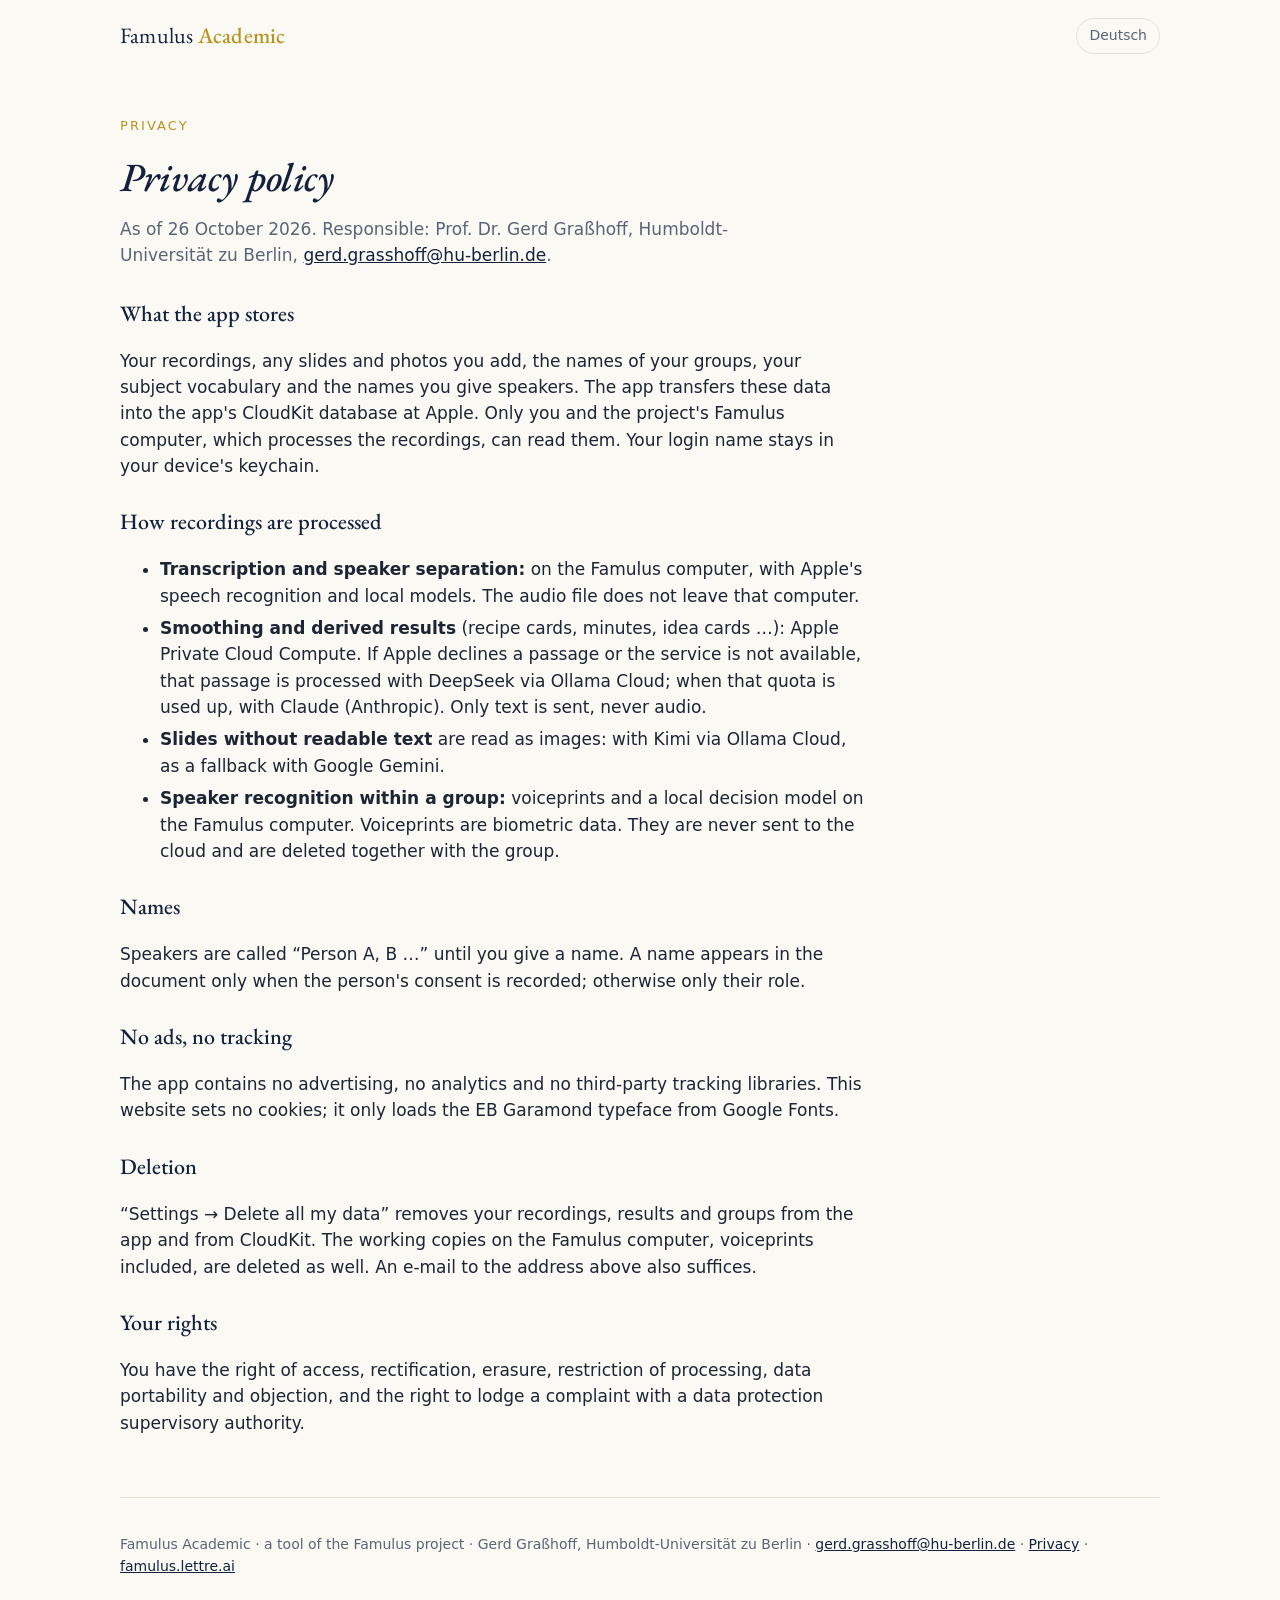
==== datenschutz.html @ 3828bda2 "Famulus Academic landing page and privacy policy Co-Authored-By: Claude Opus 5.5 <noreply@anthropic." ====
<!doctype html>
<html lang="de"><head><meta charset="utf-8"><meta name="viewport" content="width=device-width,initial-scale=1">
<title>Datenschutz · Famulus Academic</title><meta name="description" content="Datenschutzerklärung von Famulus Academic">
<link rel="preconnect" href="https://fonts.googleapis.com"><link rel="preconnect" href="https://fonts.gstatic.com" crossorigin>
<link href="https://fonts.googleapis.com/css2?family=EB+Garamond:ital,wght@0,400;0,500;1,400;1,500&display=swap" rel="stylesheet">
<link rel="icon" href="assets/icon.svg"><style>
:root{--blue:#14213d;--gold:#b8921f;--ink:#1d2433;--muted:#5b6475;--paper:#fbf9f4;--card:#ffffff;--line:#e7e1d3}
@media (prefers-color-scheme:dark){:root{--blue:#d9c27a;--gold:#d4b04a;--ink:#e9e6df;--muted:#a4abb8;--paper:#0f1524;--card:#161e31;--line:#263049}}
*{box-sizing:border-box}html{-webkit-text-size-adjust:100%}
body{margin:0;background:var(--paper);color:var(--ink);font:17px/1.55 -apple-system,BlinkMacSystemFont,"Segoe UI",system-ui,sans-serif}
.serif,h1,h2,h3{font-family:"EB Garamond",Garamond,"Times New Roman",serif;font-weight:500;color:var(--blue)}
a{color:var(--blue)}
.wrap{max-width:1080px;margin:0 auto;padding:0 20px}
header.top{display:flex;justify-content:space-between;align-items:center;padding:18px 0}
.brand{font-family:"EB Garamond",serif;font-size:22px;color:var(--blue);text-decoration:none;letter-spacing:.01em}
.brand b{font-weight:500;color:var(--gold)}
.lang{background:none;border:1px solid var(--line);border-radius:999px;padding:6px 12px;color:var(--muted);font:inherit;font-size:14px;cursor:pointer}
.hero{display:grid;grid-template-columns:1.15fr .85fr;gap:40px;align-items:center;padding:28px 0 56px}
.kicker{font-size:13px;letter-spacing:.16em;text-transform:uppercase;color:var(--gold);margin:0 0 10px}
h1{font-size:clamp(40px,7vw,68px);line-height:1.02;margin:0 0 18px;font-style:italic}
.lede{font-size:19px;color:var(--muted);max-width:34em;margin:0 0 24px}
.cta{display:inline-block;background:var(--blue);color:var(--paper);padding:12px 20px;border-radius:12px;text-decoration:none;font-weight:600}
.cta small{display:block;font-weight:400;opacity:.8;font-size:13px}
.phone{justify-self:center;width:min(300px,80vw);border-radius:38px;border:10px solid #10151f;box-shadow:0 30px 60px -25px rgba(20,33,61,.45);background:#10151f;overflow:hidden}
.phone img{display:block;width:100%;height:auto}
section{padding:44px 0;border-top:1px solid var(--line)}
h2{font-size:clamp(28px,4.4vw,40px);margin:0 0 8px;font-style:italic}
.sub{color:var(--muted);margin:0 0 28px;max-width:40em}
.cards{display:grid;grid-template-columns:repeat(auto-fill,minmax(240px,1fr));gap:16px}
.card{background:var(--card);border:1px solid var(--line);border-radius:18px;padding:20px 20px 18px;display:flex;flex-direction:column;gap:10px}
.card svg{width:34px;height:34px;stroke:var(--gold);fill:none;stroke-width:1.5;stroke-linecap:round;stroke-linejoin:round}
.card h3{margin:0;font-size:24px;line-height:1.15}
.card p{margin:0;color:var(--muted);font-size:15.5px}
.chips{display:flex;flex-wrap:wrap;gap:6px;margin-top:auto;padding-top:6px}
.chip{font-size:12.5px;border-radius:999px;padding:3px 10px;background:color-mix(in srgb,var(--gold) 12%,transparent);color:var(--ink)}
.chip.group{background:var(--gold);color:#fff}
.legend{font-size:13px;color:var(--muted);margin-top:14px}
.legend .chip{margin-right:4px}
.steps{display:grid;grid-template-columns:repeat(3,1fr);gap:18px;counter-reset:s}
.step{background:var(--card);border:1px solid var(--line);border-radius:18px;padding:20px}
.step:before{counter-increment:s;content:counter(s);font-family:"EB Garamond",serif;font-size:40px;color:var(--gold);line-height:1}
.step h3{margin:6px 0 6px;font-size:22px}.step p{margin:0;color:var(--muted);font-size:15.5px}
.shots{display:grid;grid-template-columns:repeat(auto-fill,minmax(200px,1fr));gap:18px}
.shots figure{margin:0}.shots img{width:100%;border-radius:22px;border:1px solid var(--line)}
.shots figcaption{font-size:14px;color:var(--muted);margin-top:6px;text-align:center}
.trust{display:grid;grid-template-columns:repeat(auto-fill,minmax(260px,1fr));gap:16px}
.trust div{border-left:2px solid var(--gold);padding:2px 0 2px 14px}.trust b{color:var(--blue)}
footer{padding:36px 0 48px;color:var(--muted);font-size:14px;border-top:1px solid var(--line)}
[data-l="en"]{display:none}html[lang="en"] [data-l="de"]{display:none}html[lang="en"] [data-l="en"]{display:revert}
@media (max-width:760px){.hero{grid-template-columns:1fr;gap:28px}.steps{grid-template-columns:1fr}}
</style></head>
<body><div class="wrap"><header class="top"><a class="brand" href="./">Famulus <b>Academic</b></a>
<button class="lang" id="lang" type="button">English</button></header>
<section style="border-top:0">
<p class="kicker"><span data-l="de">Datenschutz</span><span data-l="en">Privacy</span></p>
<h2><span data-l="de">Datenschutzerklärung</span><span data-l="en">Privacy policy</span></h2>
<p class="sub"><span data-l="de">Stand: 26. Oktober 2026. Verantwortlich: Prof. Dr. Gerd Graßhoff, Humboldt-Universität zu Berlin, <a href="mailto:gerd.grasshoff@hu-berlin.de">gerd.grasshoff@hu-berlin.de</a>.</span>
<span data-l="en">As of 26 October 2026. Responsible: Prof. Dr. Gerd Graßhoff, Humboldt-Universität zu Berlin, <a href="mailto:gerd.grasshoff@hu-berlin.de">gerd.grasshoff@hu-berlin.de</a>.</span></p>

<div data-l="de" class="legal">
<h3>Was die App speichert</h3>
<p>Ihre Aufnahmen, dazugelegte Folien und Fotos, die Namen Ihrer Gruppen, Ihr Fachvokabular und die Namen, die Sie Sprechern geben. Die App überträgt diese Daten in die CloudKit-Datenbank der App bei Apple. Lesen können sie nur Sie selbst und der Famulus-Rechner des Projekts, der die Aufnahmen bearbeitet. Ihr Anmeldename bleibt im Schlüsselbund Ihres Geräts.</p>
<h3>Wie die Aufnahmen bearbeitet werden</h3>
<ul>
<li><b>Transkription und Sprechertrennung:</b> auf dem Famulus-Rechner, mit Apples Spracherkennung und lokalen Modellen. Die Audiodatei verlässt dabei nicht den Rechner.</li>
<li><b>Sprachliche Glättung und abgeleitete Ergebnisse</b> (Rezeptkarten, Protokolle, Ideenkarten …): Apple Private Cloud Compute. Lehnt Apple einen Abschnitt ab oder ist der Dienst nicht erreichbar, wird dieser Abschnitt mit DeepSeek über Ollama Cloud bearbeitet; ist dessen Kontingent erschöpft, mit Claude (Anthropic). Dabei wird nur Text übermittelt, kein Ton.</li>
<li><b>Folien ohne lesbaren Text</b> werden als Bild gelesen: mit Kimi über Ollama Cloud, ersatzweise mit Google Gemini.</li>
<li><b>Sprechererkennung innerhalb einer Gruppe:</b> Stimmabdrücke und ein lokales Entscheidungsmodell auf dem Famulus-Rechner. Stimmabdrücke sind biometrische Daten. Sie werden nie in die Cloud übertragen und mit der Gruppe gelöscht.</li>
</ul>
<h3>Namen</h3>
<p>Sprecher heißen „Person A, B …“, bis Sie einen Namen vergeben. Ein Name erscheint im Dokument nur, wenn die Einwilligung der Person vermerkt ist; sonst nur ihre Rolle.</p>
<h3>Keine Werbung, kein Tracking</h3>
<p>Die App enthält keine Werbung, keine Analysewerkzeuge und keine Drittanbieter-Bibliotheken zur Nachverfolgung. Diese Webseite setzt keine Cookies; sie lädt nur die Schrift EB Garamond von Google Fonts.</p>
<h3>Löschen</h3>
<p>„Einstellungen → Alle meine Daten löschen“ entfernt Ihre Aufnahmen, Ergebnisse und Gruppen aus der App und aus CloudKit. Die Arbeitskopien auf dem Famulus-Rechner, Stimmabdrücke eingeschlossen, werden ebenfalls gelöscht. Auf Wunsch genügt auch eine E-Mail an die oben genannte Adresse.</p>
<h3>Ihre Rechte</h3>
<p>Sie haben das Recht auf Auskunft, Berichtigung, Löschung, Einschränkung der Verarbeitung, Datenübertragbarkeit und Widerspruch sowie das Recht auf Beschwerde bei einer Datenschutz-Aufsichtsbehörde.</p>
</div>

<div data-l="en" class="legal">
<h3>What the app stores</h3>
<p>Your recordings, any slides and photos you add, the names of your groups, your subject vocabulary and the names you give speakers. The app transfers these data into the app's CloudKit database at Apple. Only you and the project's Famulus computer, which processes the recordings, can read them. Your login name stays in your device's keychain.</p>
<h3>How recordings are processed</h3>
<ul>
<li><b>Transcription and speaker separation:</b> on the Famulus computer, with Apple's speech recognition and local models. The audio file does not leave that computer.</li>
<li><b>Smoothing and derived results</b> (recipe cards, minutes, idea cards …): Apple Private Cloud Compute. If Apple declines a passage or the service is not available, that passage is processed with DeepSeek via Ollama Cloud; when that quota is used up, with Claude (Anthropic). Only text is sent, never audio.</li>
<li><b>Slides without readable text</b> are read as images: with Kimi via Ollama Cloud, as a fallback with Google Gemini.</li>
<li><b>Speaker recognition within a group:</b> voiceprints and a local decision model on the Famulus computer. Voiceprints are biometric data. They are never sent to the cloud and are deleted together with the group.</li>
</ul>
<h3>Names</h3>
<p>Speakers are called “Person A, B …” until you give a name. A name appears in the document only when the person's consent is recorded; otherwise only their role.</p>
<h3>No ads, no tracking</h3>
<p>The app contains no advertising, no analytics and no third-party tracking libraries. This website sets no cookies; it only loads the EB Garamond typeface from Google Fonts.</p>
<h3>Deletion</h3>
<p>“Settings → Delete all my data” removes your recordings, results and groups from the app and from CloudKit. The working copies on the Famulus computer, voiceprints included, are deleted as well. An e-mail to the address above also suffices.</p>
<h3>Your rights</h3>
<p>You have the right of access, rectification, erasure, restriction of processing, data portability and objection, and the right to lodge a complaint with a data protection supervisory authority.</p>
</div>
</section>
<style>.legal{max-width:44em}.legal h3{font-size:22px;margin:26px 0 6px}.legal p,.legal li{color:var(--ink)}.legal li{margin:6px 0}</style>

<footer><span data-l="de">Famulus Academic · ein Werkzeug aus dem Famulus-Projekt</span><span data-l="en">Famulus Academic · a tool of the Famulus project</span> ·
Gerd Graßhoff, Humboldt-Universität zu Berlin · <a href="mailto:gerd.grasshoff@hu-berlin.de">gerd.grasshoff@hu-berlin.de</a> ·
<a href="datenschutz.html"><span data-l="de">Datenschutz</span><span data-l="en">Privacy</span></a> · <a href="https://famulus.lettre.ai/">famulus.lettre.ai</a></footer>
</div><script>
(function(){var b=document.getElementById('lang');var h=document.documentElement;
function set(l){h.lang=l;b.textContent=l==='de'?'English':'Deutsch';try{localStorage.setItem('fa-lang',l)}catch(e){}}
var s=null;try{s=localStorage.getItem('fa-lang')}catch(e){}
set(s||((navigator.language||'de').slice(0,2)==='de'?'de':'en'));
b.addEventListener('click',function(){set(h.lang==='de'?'en':'de')});})();
</script></body></html>
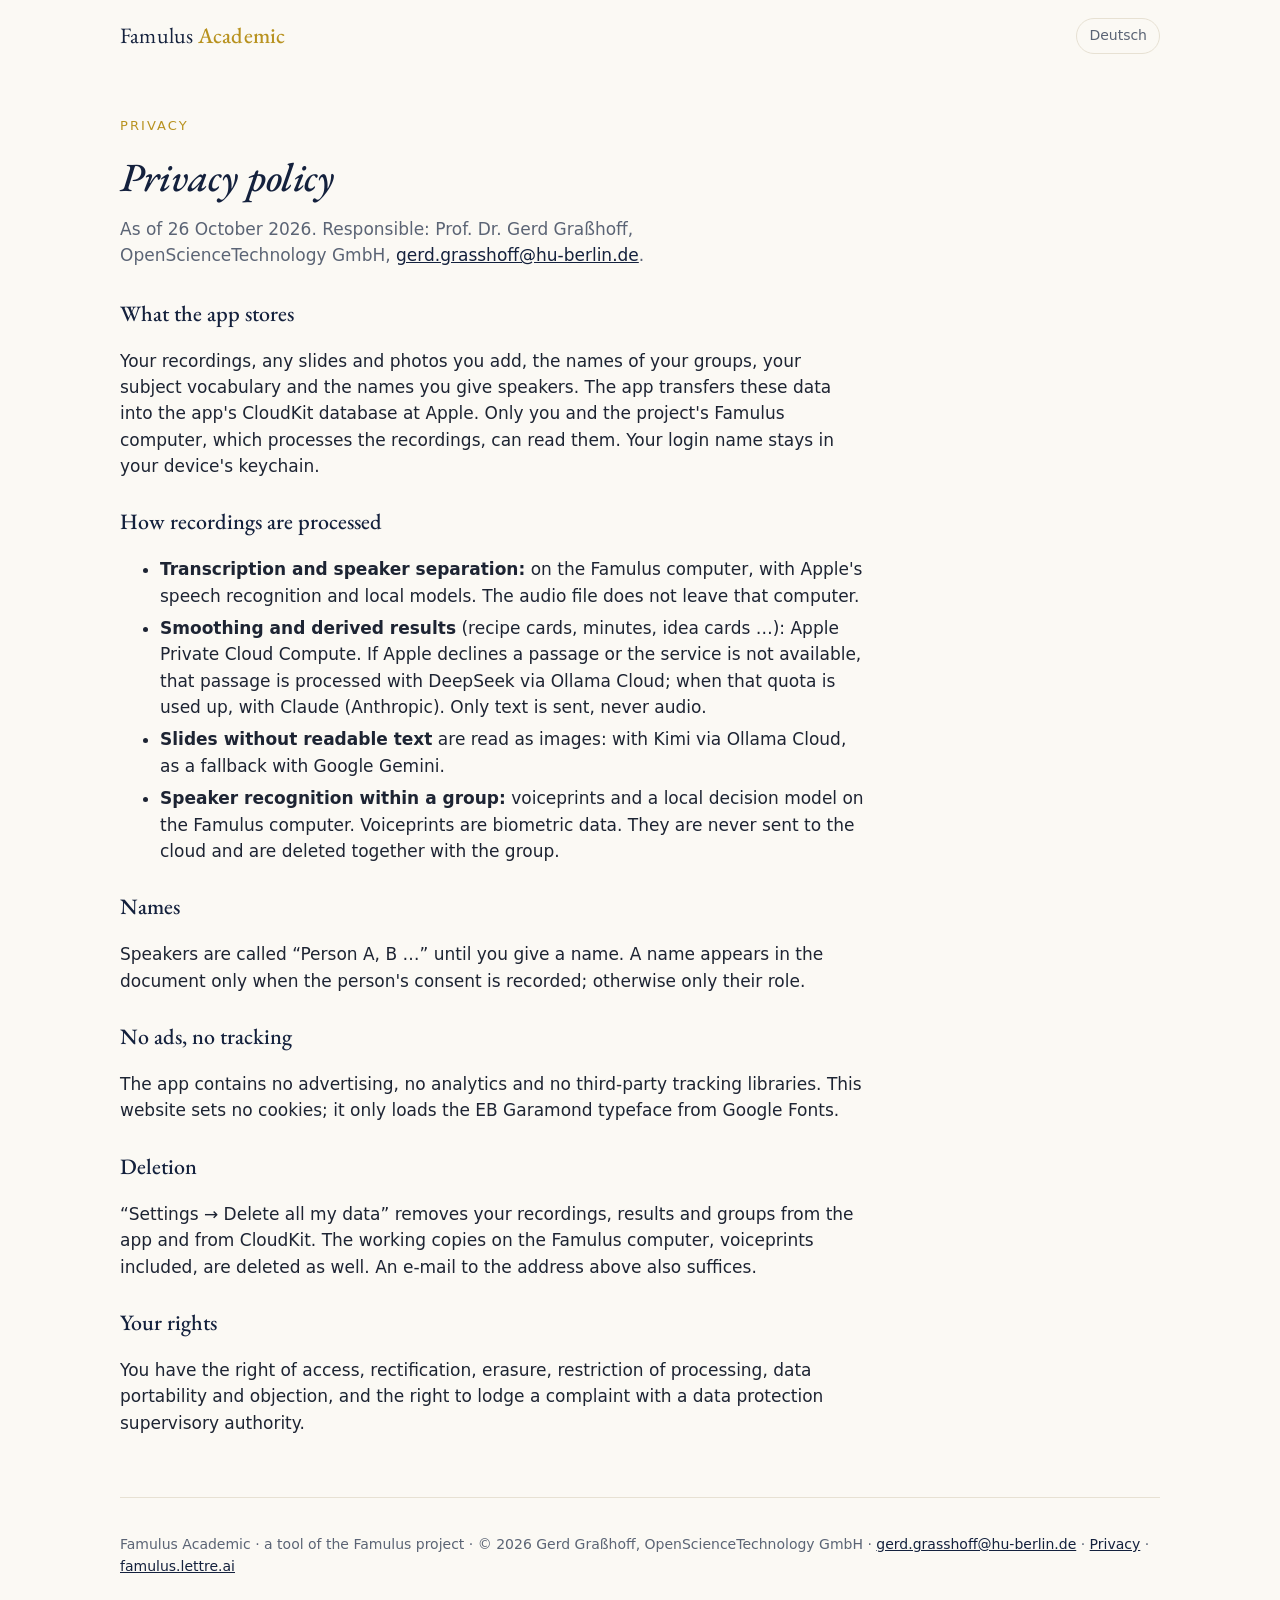
==== commit 7a0527a7: "Copyright and responsible party: Gerd Graßhoff, OpenScienceTechnology GmbH Co-Authored-By: Claude Op" ====
--- a/datenschutz.html
+++ b/datenschutz.html
@@ -54,8 +54,8 @@
 <section style="border-top:0">
 <p class="kicker"><span data-l="de">Datenschutz</span><span data-l="en">Privacy</span></p>
 <h2><span data-l="de">Datenschutzerklärung</span><span data-l="en">Privacy policy</span></h2>
-<p class="sub"><span data-l="de">Stand: 26. Oktober 2026. Verantwortlich: Prof. Dr. Gerd Graßhoff, Humboldt-Universität zu Berlin, <a href="mailto:gerd.grasshoff@hu-berlin.de">gerd.grasshoff@hu-berlin.de</a>.</span>
-<span data-l="en">As of 26 October 2026. Responsible: Prof. Dr. Gerd Graßhoff, Humboldt-Universität zu Berlin, <a href="mailto:gerd.grasshoff@hu-berlin.de">gerd.grasshoff@hu-berlin.de</a>.</span></p>
+<p class="sub"><span data-l="de">Stand: 26. Oktober 2026. Verantwortlich: Prof. Dr. Gerd Graßhoff, OpenScienceTechnology GmbH, <a href="mailto:gerd.grasshoff@hu-berlin.de">gerd.grasshoff@hu-berlin.de</a>.</span>
+<span data-l="en">As of 26 October 2026. Responsible: Prof. Dr. Gerd Graßhoff, OpenScienceTechnology GmbH, <a href="mailto:gerd.grasshoff@hu-berlin.de">gerd.grasshoff@hu-berlin.de</a>.</span></p>
 
 <div data-l="de" class="legal">
 <h3>Was die App speichert</h3>
@@ -100,7 +100,7 @@
 <style>.legal{max-width:44em}.legal h3{font-size:22px;margin:26px 0 6px}.legal p,.legal li{color:var(--ink)}.legal li{margin:6px 0}</style>
 
 <footer><span data-l="de">Famulus Academic · ein Werkzeug aus dem Famulus-Projekt</span><span data-l="en">Famulus Academic · a tool of the Famulus project</span> ·
-Gerd Graßhoff, Humboldt-Universität zu Berlin · <a href="mailto:gerd.grasshoff@hu-berlin.de">gerd.grasshoff@hu-berlin.de</a> ·
+© 2026 Gerd Graßhoff, OpenScienceTechnology GmbH · <a href="mailto:gerd.grasshoff@hu-berlin.de">gerd.grasshoff@hu-berlin.de</a> ·
 <a href="datenschutz.html"><span data-l="de">Datenschutz</span><span data-l="en">Privacy</span></a> · <a href="https://famulus.lettre.ai/">famulus.lettre.ai</a></footer>
 </div><script>
 (function(){var b=document.getElementById('lang');var h=document.documentElement;
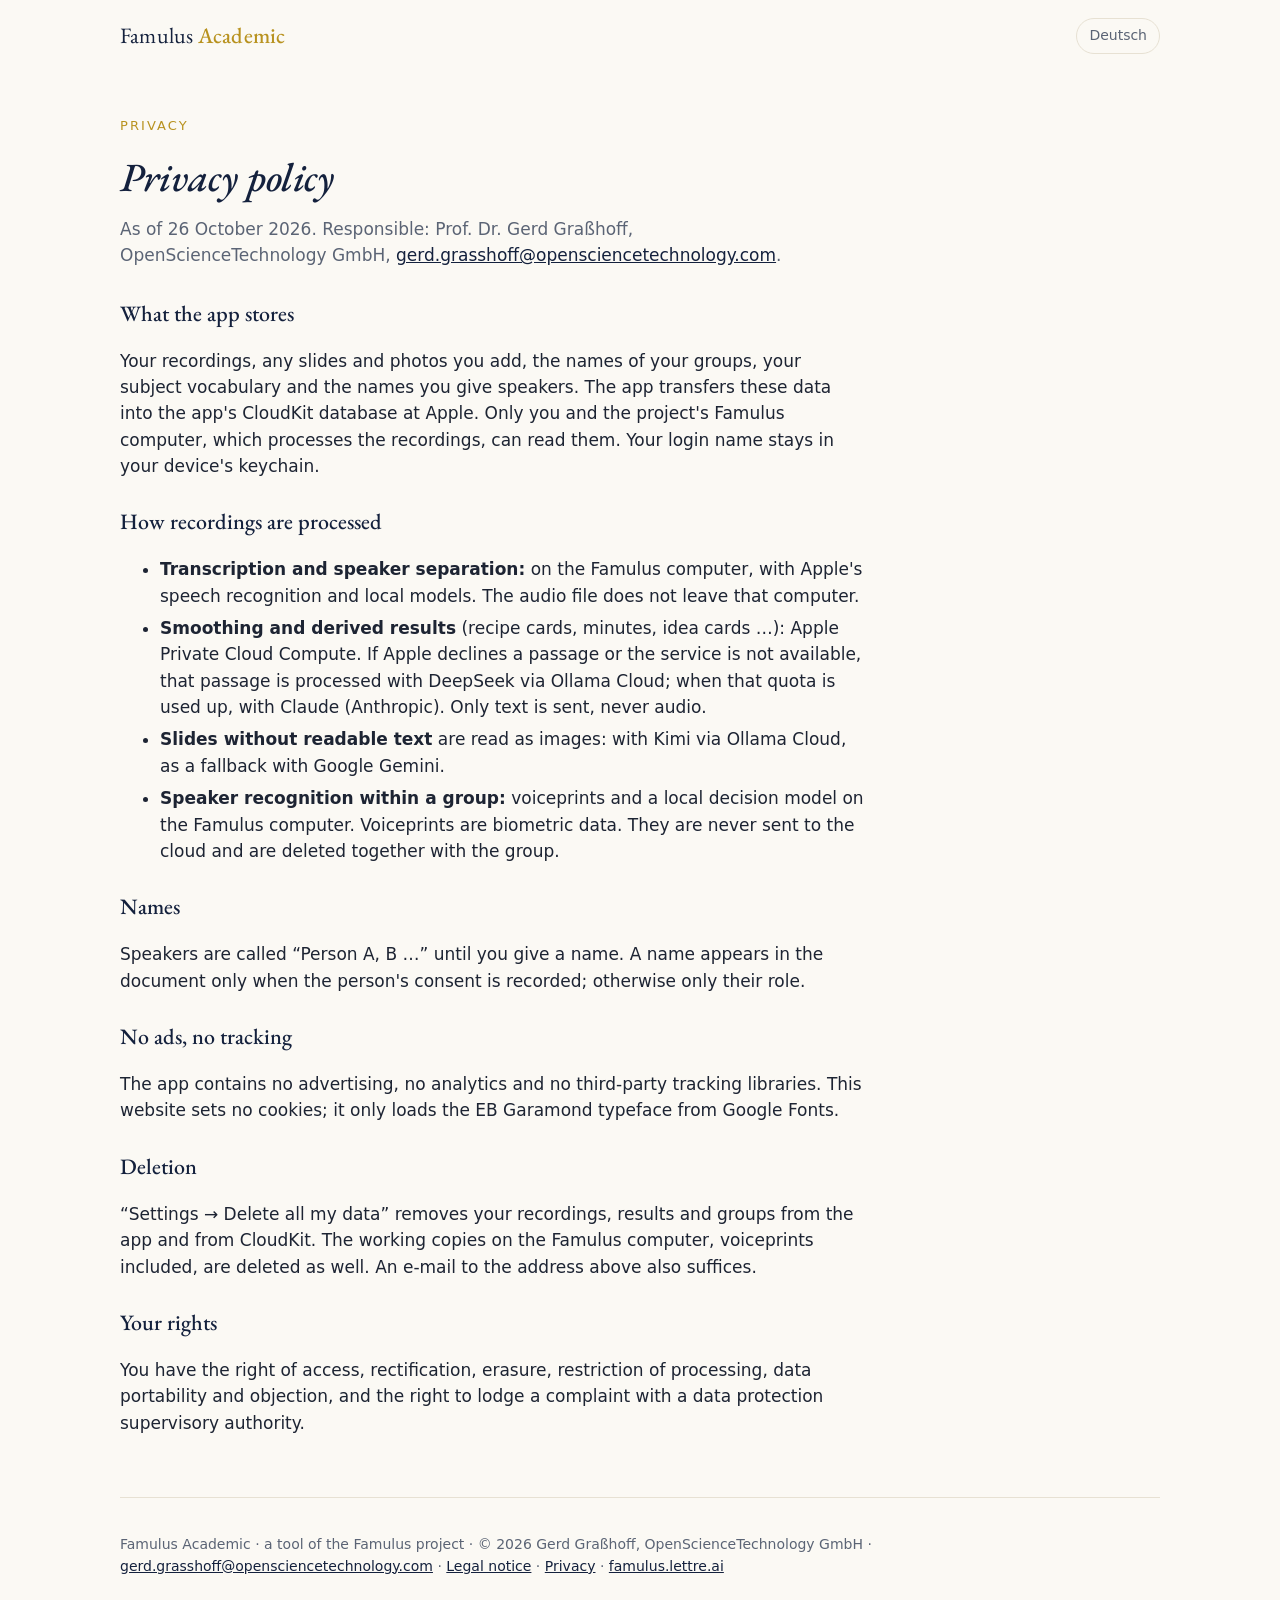
==== commit 73c87d0c: "Impressum (§ 5 DDG, § 18 MStV); contact gerd.grasshoff@opensciencetechnology.com Co-Authored-By: Cla" ====
--- a/datenschutz.html
+++ b/datenschutz.html
@@ -54,8 +54,8 @@
 <section style="border-top:0">
 <p class="kicker"><span data-l="de">Datenschutz</span><span data-l="en">Privacy</span></p>
 <h2><span data-l="de">Datenschutzerklärung</span><span data-l="en">Privacy policy</span></h2>
-<p class="sub"><span data-l="de">Stand: 26. Oktober 2026. Verantwortlich: Prof. Dr. Gerd Graßhoff, OpenScienceTechnology GmbH, <a href="mailto:gerd.grasshoff@hu-berlin.de">gerd.grasshoff@hu-berlin.de</a>.</span>
-<span data-l="en">As of 26 October 2026. Responsible: Prof. Dr. Gerd Graßhoff, OpenScienceTechnology GmbH, <a href="mailto:gerd.grasshoff@hu-berlin.de">gerd.grasshoff@hu-berlin.de</a>.</span></p>
+<p class="sub"><span data-l="de">Stand: 26. Oktober 2026. Verantwortlich: Prof. Dr. Gerd Graßhoff, OpenScienceTechnology GmbH, <a href="mailto:gerd.grasshoff@opensciencetechnology.com">gerd.grasshoff@opensciencetechnology.com</a>.</span>
+<span data-l="en">As of 26 October 2026. Responsible: Prof. Dr. Gerd Graßhoff, OpenScienceTechnology GmbH, <a href="mailto:gerd.grasshoff@opensciencetechnology.com">gerd.grasshoff@opensciencetechnology.com</a>.</span></p>
 
 <div data-l="de" class="legal">
 <h3>Was die App speichert</h3>
@@ -100,8 +100,8 @@
 <style>.legal{max-width:44em}.legal h3{font-size:22px;margin:26px 0 6px}.legal p,.legal li{color:var(--ink)}.legal li{margin:6px 0}</style>
 
 <footer><span data-l="de">Famulus Academic · ein Werkzeug aus dem Famulus-Projekt</span><span data-l="en">Famulus Academic · a tool of the Famulus project</span> ·
-© 2026 Gerd Graßhoff, OpenScienceTechnology GmbH · <a href="mailto:gerd.grasshoff@hu-berlin.de">gerd.grasshoff@hu-berlin.de</a> ·
-<a href="datenschutz.html"><span data-l="de">Datenschutz</span><span data-l="en">Privacy</span></a> · <a href="https://famulus.lettre.ai/">famulus.lettre.ai</a></footer>
+© 2026 Gerd Graßhoff, OpenScienceTechnology GmbH · <a href="mailto:gerd.grasshoff@opensciencetechnology.com">gerd.grasshoff@opensciencetechnology.com</a> ·
+<a href="impressum.html"><span data-l="de">Impressum</span><span data-l="en">Legal notice</span></a> · <a href="datenschutz.html"><span data-l="de">Datenschutz</span><span data-l="en">Privacy</span></a> · <a href="https://famulus.lettre.ai/">famulus.lettre.ai</a></footer>
 </div><script>
 (function(){var b=document.getElementById('lang');var h=document.documentElement;
 function set(l){h.lang=l;b.textContent=l==='de'?'English':'Deutsch';try{localStorage.setItem('fa-lang',l)}catch(e){}}
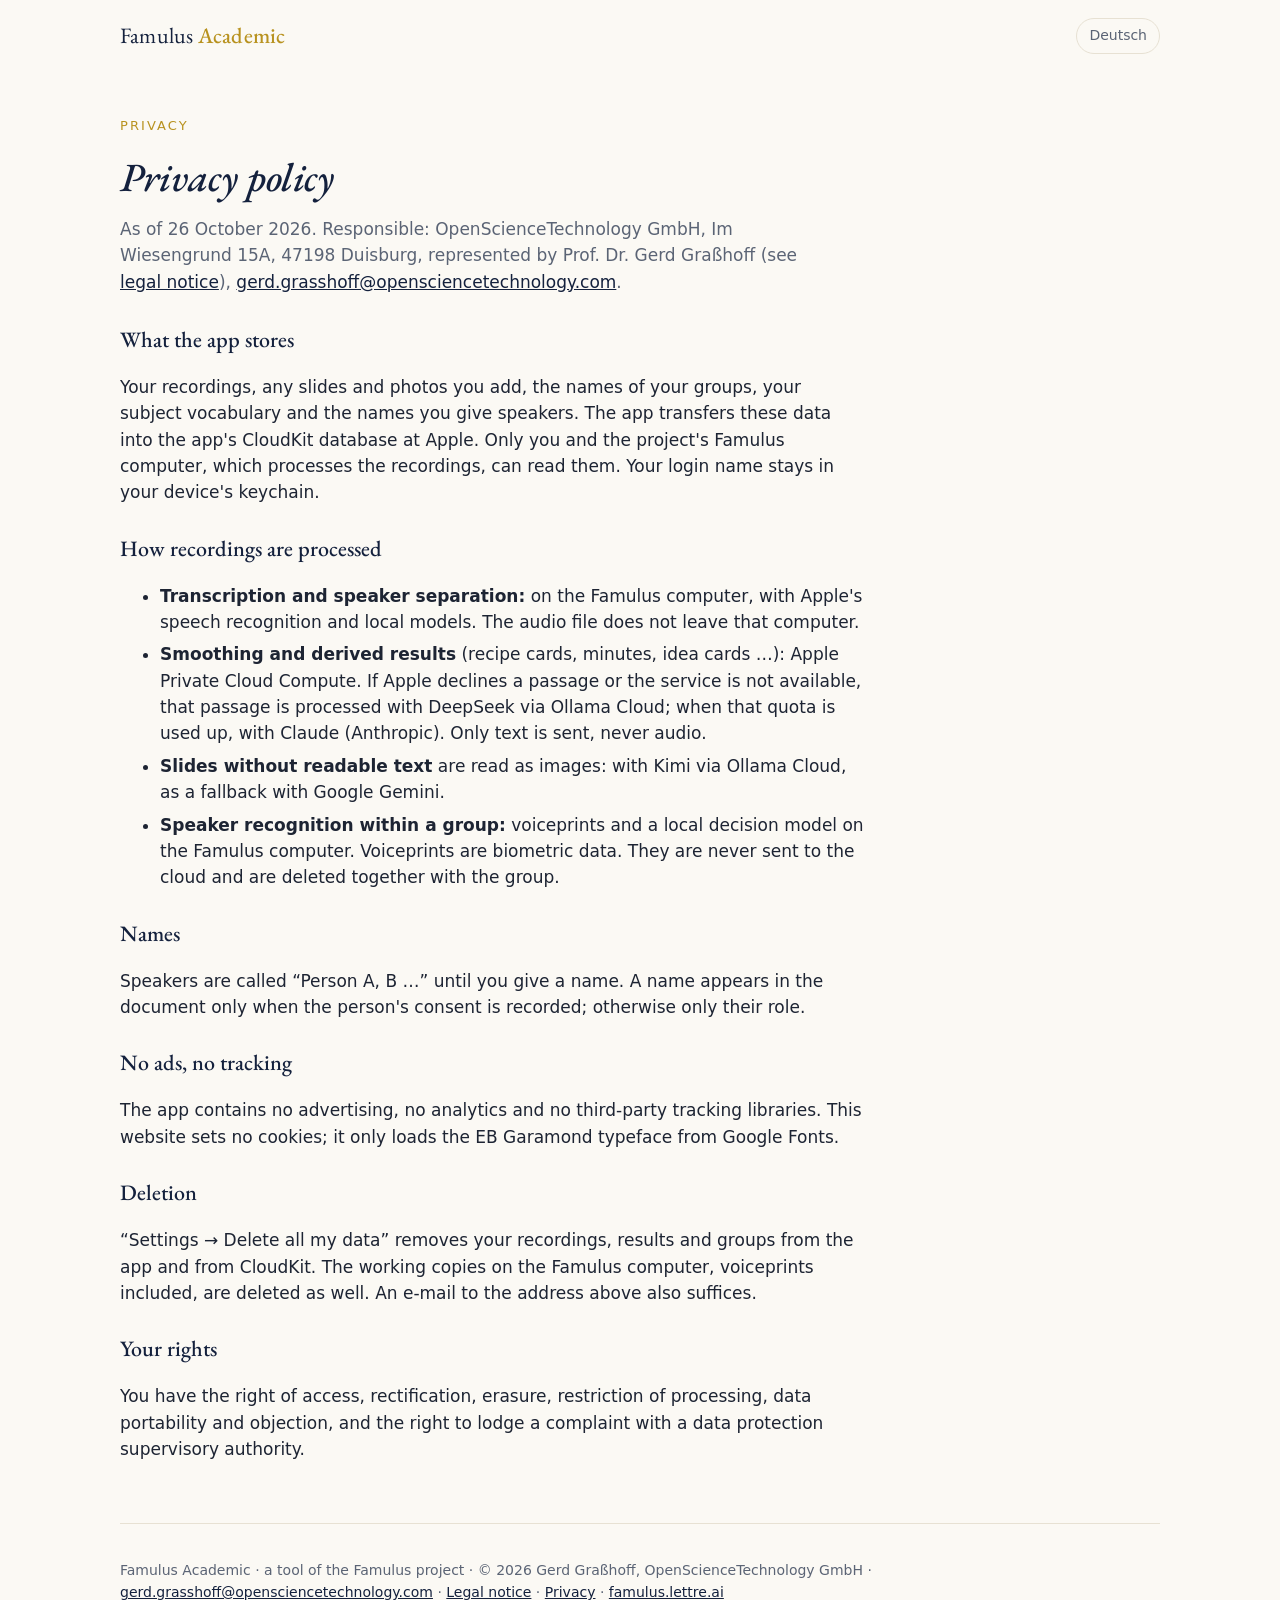
==== commit cdbe36b9: "Privacy policy: controller with address Co-Authored-By: Claude Opus 5.5 <noreply@anthropic.com>" ====
--- a/datenschutz.html
+++ b/datenschutz.html
@@ -54,8 +54,8 @@
 <section style="border-top:0">
 <p class="kicker"><span data-l="de">Datenschutz</span><span data-l="en">Privacy</span></p>
 <h2><span data-l="de">Datenschutzerklärung</span><span data-l="en">Privacy policy</span></h2>
-<p class="sub"><span data-l="de">Stand: 26. Oktober 2026. Verantwortlich: Prof. Dr. Gerd Graßhoff, OpenScienceTechnology GmbH, <a href="mailto:gerd.grasshoff@opensciencetechnology.com">gerd.grasshoff@opensciencetechnology.com</a>.</span>
-<span data-l="en">As of 26 October 2026. Responsible: Prof. Dr. Gerd Graßhoff, OpenScienceTechnology GmbH, <a href="mailto:gerd.grasshoff@opensciencetechnology.com">gerd.grasshoff@opensciencetechnology.com</a>.</span></p>
+<p class="sub"><span data-l="de">Stand: 26. Oktober 2026. Verantwortlich: OpenScienceTechnology GmbH, Im Wiesengrund 15A, 47198 Duisburg, vertreten durch Prof. Dr. Gerd Graßhoff (siehe <a href="impressum.html">Impressum</a>), <a href="mailto:gerd.grasshoff@opensciencetechnology.com">gerd.grasshoff@opensciencetechnology.com</a>.</span>
+<span data-l="en">As of 26 October 2026. Responsible: OpenScienceTechnology GmbH, Im Wiesengrund 15A, 47198 Duisburg, represented by Prof. Dr. Gerd Graßhoff (see <a href="impressum.html">legal notice</a>), <a href="mailto:gerd.grasshoff@opensciencetechnology.com">gerd.grasshoff@opensciencetechnology.com</a>.</span></p>
 
 <div data-l="de" class="legal">
 <h3>Was die App speichert</h3>
